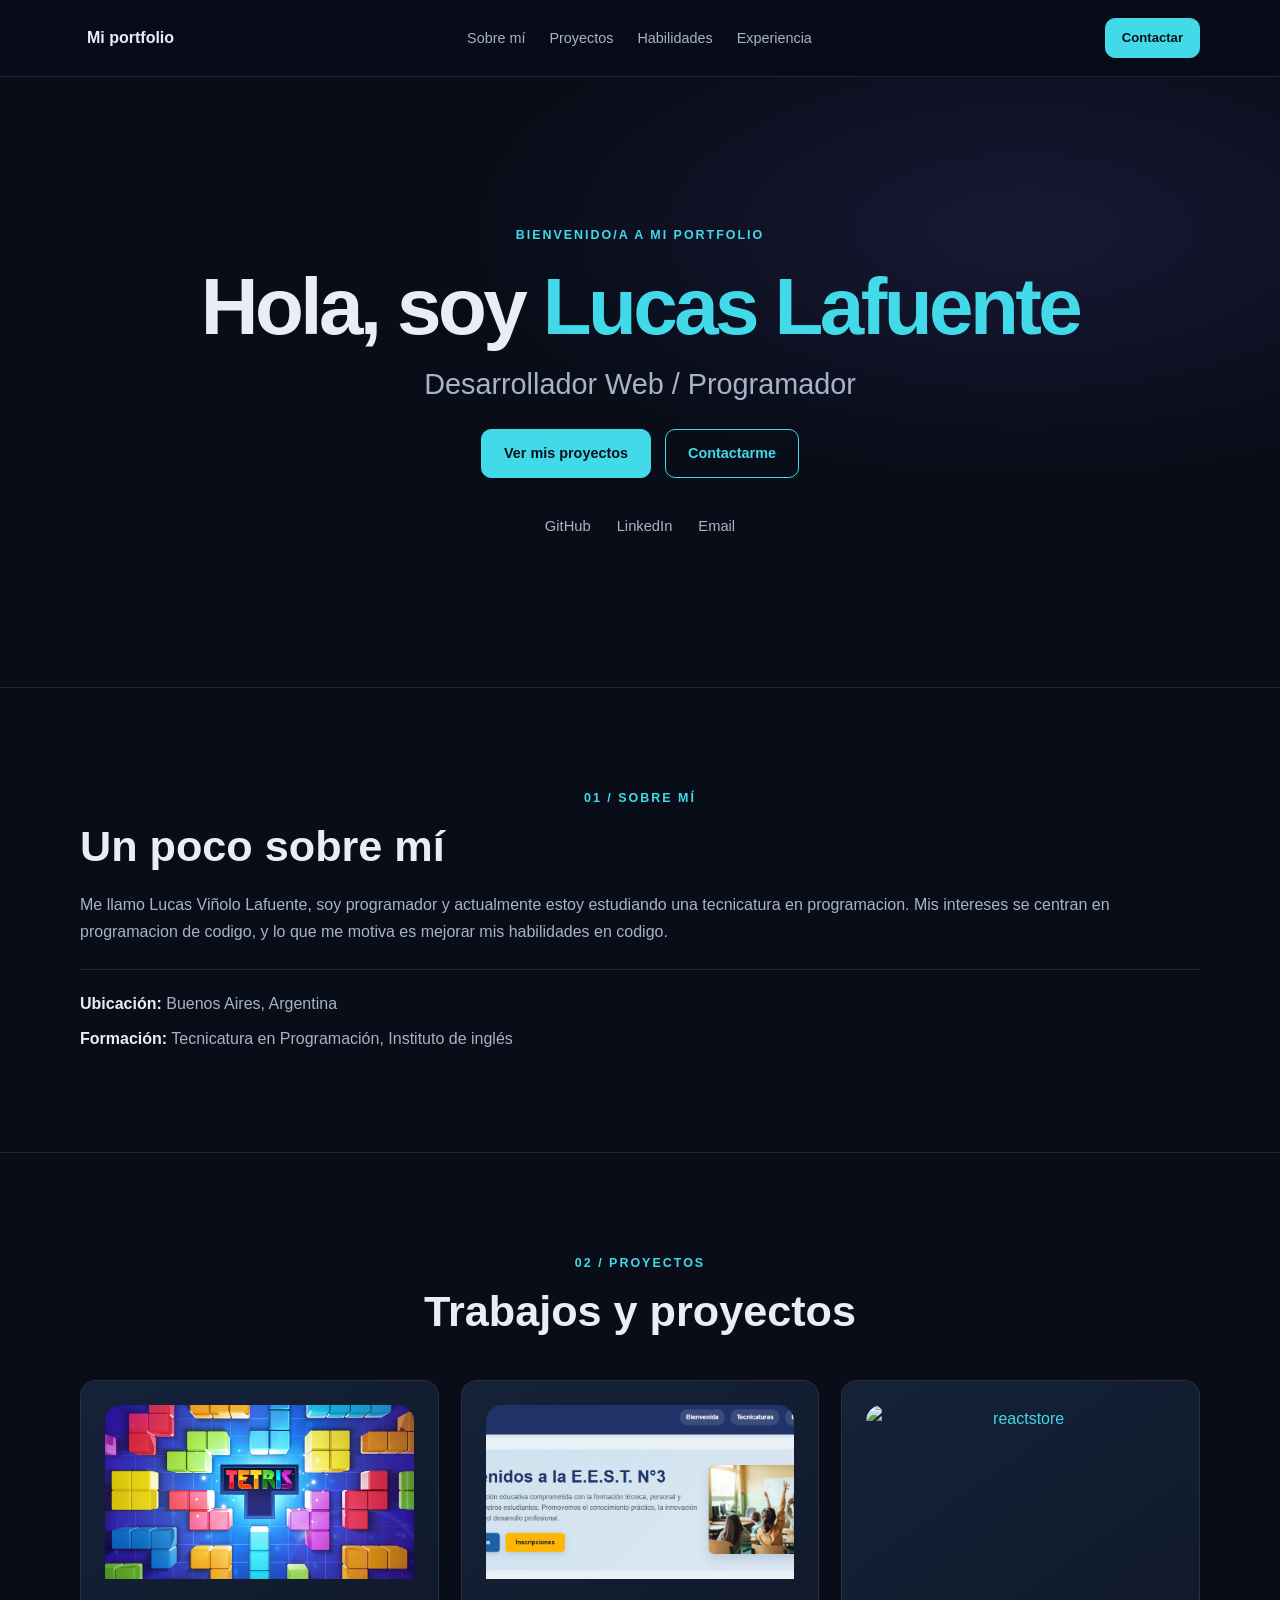
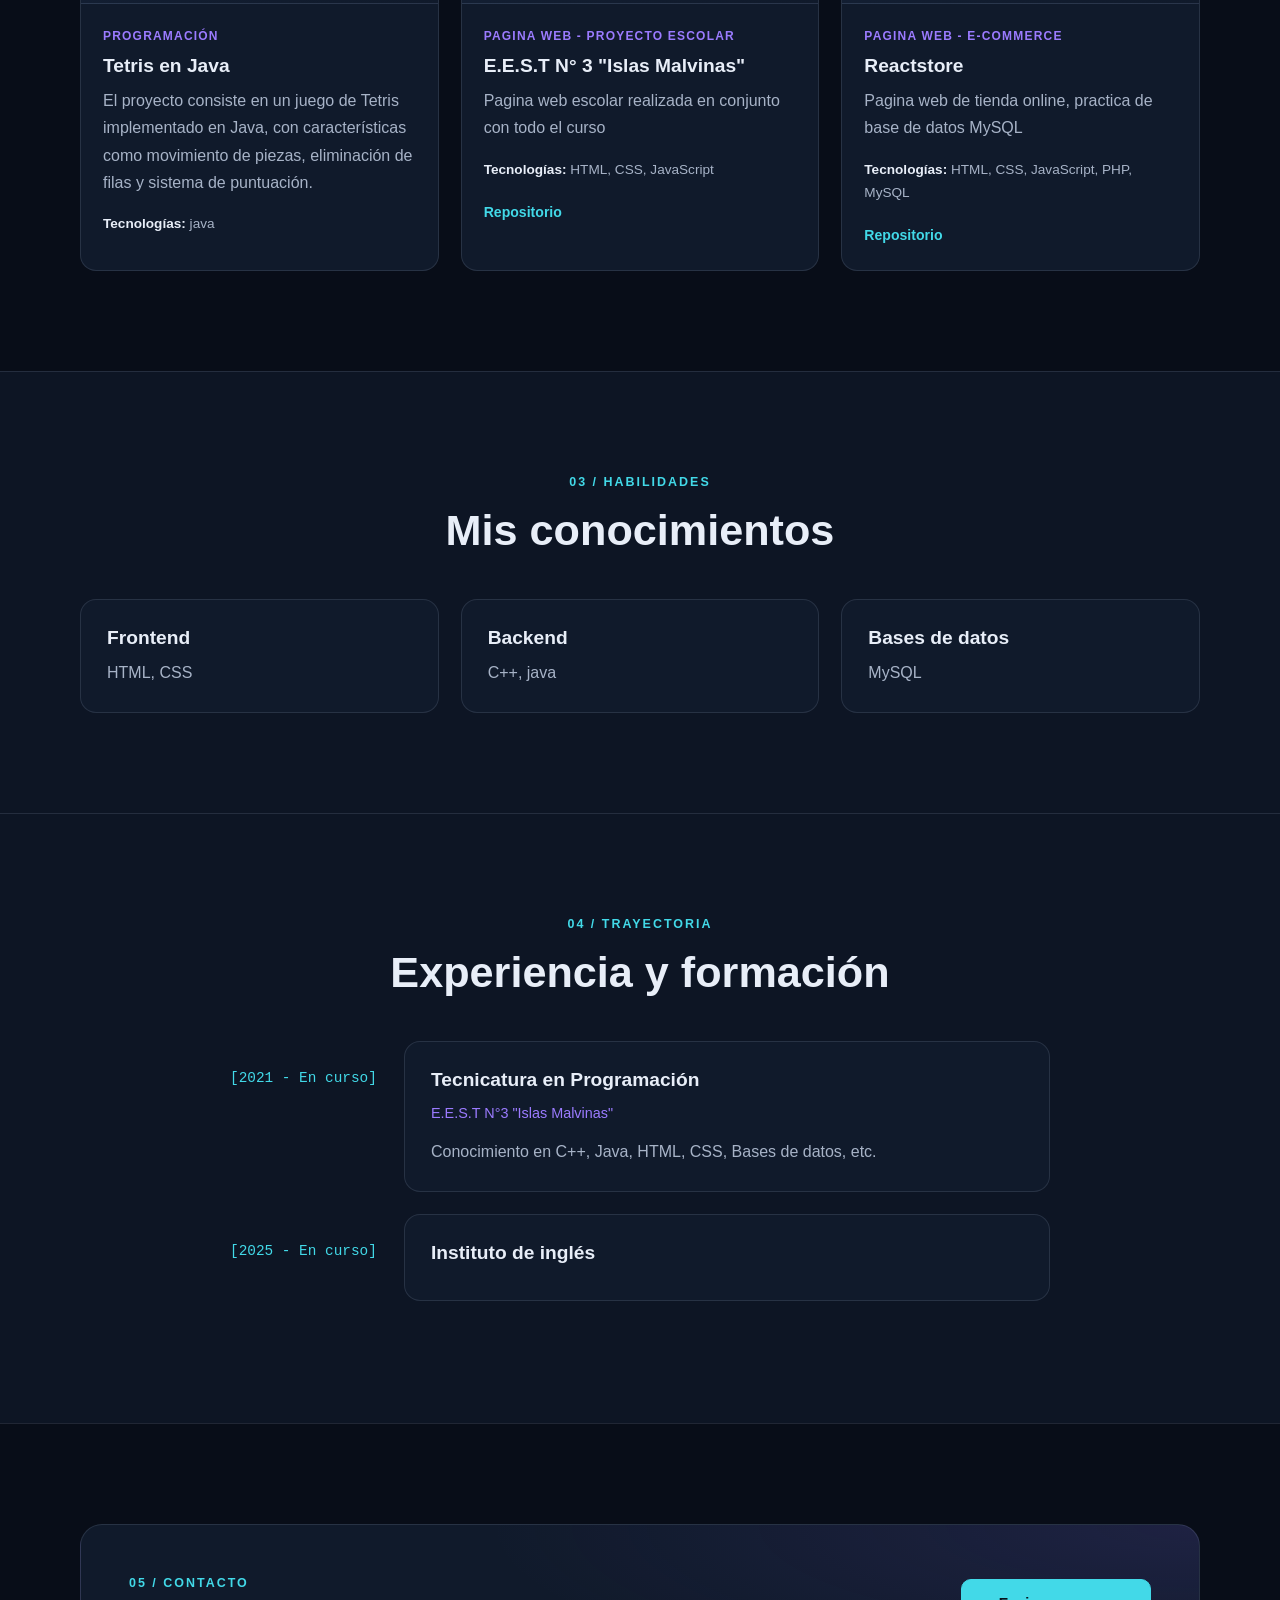
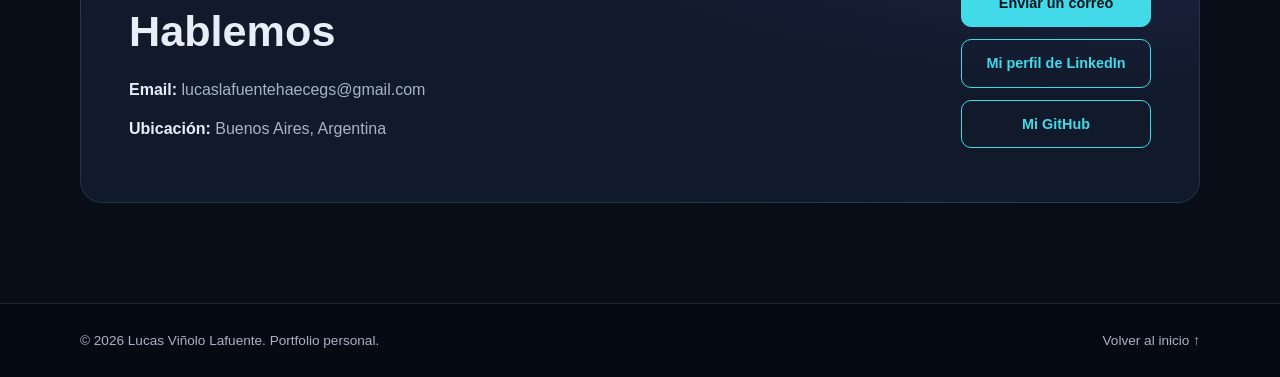
==== index.html @ 0224cc3e "Save4" ====
<!DOCTYPE html>
<html lang="es">

<head>
    <meta charset="UTF-8">
    <meta name="viewport" content="width=device-width, initial-scale=1.0">
    <meta name="description" content="Portfolio personal: presentación, habilidades, proyectos y contacto.">
    <title>Mi portafolio</title>
    <link rel="stylesheet" href="style.css">
</head>

<body>
    <header class="site-header">
        <div class="container header-content">
            <a class="logo" href="#inicio" aria-label="Ir al inicio"><span>Mi portfolio</span></a>

            <details class="mobile-navigation">
                <summary aria-label="Abrir menú de navegación">☰</summary>
                <nav class="mobile-menu" aria-label="Navegación móvil">
                    <a href="#sobre-mi">Sobre mí</a>
                    <a href="#proyectos">Proyectos</a>
                    <a href="#habilidades">Habilidades</a>
                    <a href="#experiencia">Experiencia</a>
                    <a href="#contacto">Contacto</a>
                </nav>
            </details>

            <nav class="desktop-navigation" aria-label="Navegación principal">
                <a href="#sobre-mi">Sobre mí</a>
                <a href="#proyectos">Proyectos</a>
                <a href="#habilidades">Habilidades</a>
                <a href="#experiencia">Experiencia</a>
            </nav>
            <a class="button button-small header-contact" href="#contacto">Contactar</a>
        </div>
    </header>

    <main>
        <section class="hero section" id="inicio">
            <div class="container hero-content">
                <p class="eyebrow">BIENVENIDO/A A MI PORTFOLIO</p>
                <h1>Hola, soy <span class="accent">Lucas Lafuente</span></h1>
                <h2>Desarrollador Web / Programador</h2>
                <div class="hero-actions">
                    <a class="button" href="#proyectos">Ver mis proyectos</a>
                    <a class="button button-outline" href="#contacto">Contactarme</a>
                </div>
                <div class="social-links">
                    <a href="https://github.com/Luketi308" aria-label="GitHub" target="_blank"
                        rel="noopener noreferrer">GitHub</a>
                    <a href="https://www.linkedin.com/in/lucas-lafuente-vi%C3%B1olo-40a7aa447/" aria-label="LinkedIn"
                        target="_blank" rel="noopener noreferrer">LinkedIn</a>
                    <a href="mailto:lucaslafuentehaecegs@gmail.com" aria-label="Correo electrónico">Email</a>
                </div>
            </div>
        </section>

        <section class="section" id="sobre-mi">
            <div class="container about-grid">
                <div class="section-content">
                    <center>
                        <p class="eyebrow">01 / SOBRE MÍ</p>
                    </center>
                    
                    <h2>Un poco sobre mí</h2>
                    <p>Me llamo Lucas Viñolo Lafuente, soy programador y actualmente estoy estudiando una tecnicatura en programacion. Mis intereses se centran en programacion de codigo, y lo que me motiva es mejorar mis habilidades en codigo.</p>
                    <div class="info-list">
                        <p><strong>Ubicación:</strong> Buenos Aires, Argentina</p>
                        <p><strong>Formación:</strong> Tecnicatura en Programación, Instituto de inglés</p>
                    </div>
                </div>
            </div>
        </section>

        <section class="section" id="proyectos">
            <div class="container">
                <div class="section-heading">
                    <p class="eyebrow">02 / PROYECTOS</p>
                    <h2>Trabajos y proyectos</h2>
                </div>
                <div class="cards-grid project-grid">
                    <article class="card project-card">
                        <a href="https://github.com/Luketi308/Tetris.git" target="_blank" rel="noopener noreferrer">
                            <div class="project-image-placeholder">
                                <img src="img/Tetris.avif" alt="Tetris">
                            </div>
                            <div class="project-content">
                                <p class="card-category">Programación</p>
                                <h3>Tetris en Java</h3>
                                <p>El proyecto consiste en un juego de Tetris implementado en Java, con características
                                    como
                                    movimiento de piezas, eliminación de filas y sistema de puntuación.</p>
                                <p class="technology-list"><strong>Tecnologías:</strong> java</p>
                            </div>
                        </a>
                    </article>

                    <article class="card project-card">
                        <a href="https://nitram-2921.github.io/Proyecto-islas/" target="_blank"
                            rel="noopener noreferrer">
                            <div class="project-image-placeholder">
                                <img src="img/islas.png" alt="Proyecto Islas">
                            </div>
                            <div class="project-content">
                                <p class="card-category">Pagina web - Proyecto escolar</p>
                                <h3>E.E.S.T N° 3 "Islas Malvinas"</h3>
                                <p>Pagina web escolar realizada en conjunto con todo el curso</p>
                                <p class="technology-list"><strong>Tecnologías:</strong> HTML, CSS, JavaScript</p>
                                <div class="card-links">
                                    <a href="https://github.com/Nitram-2921/Proyecto-islas.git" target="_blank"
                                        rel="noopener noreferrer">Repositorio</a>
                                </div>
                            </div>
                        </a>
                    </article>

                    <article class="card project-card">
                        <a href="https://reactstore.freepage.cc" target="_blank" rel="noopener noreferrer">
                            <div class="project-image-placeholder">
                                <img src="img/reactstore.png" alt="reactstore">
                            </div>
                            <div class="project-content">
                                <p class="card-category">Pagina web - E-commerce</p>
                                <h3>Reactstore</h3>
                                <p>Pagina web de tienda online, practica de base de datos MySQL</p>
                                <p class="technology-list"><strong>Tecnologías:</strong> HTML, CSS, JavaScript, PHP,
                                    MySQL
                                </p>
                                <div class="card-links">
                                    <a href="https://github.com/Al-exan-der/Reactstore.git" target="_blank"
                                        rel="noopener noreferrer">Repositorio</a>
                                </div>
                            </div>
                        </a>
                    </article>
                </div>
            </div>
        </section>

        

        <section class="section section-alt" id="habilidades">
            <div class="container">
                <div class="section-heading">
                    <p class="eyebrow">03 / HABILIDADES</p>
                    <h2>Mis conocimientos</h2>
                </div>
                <div class="cards-flex skills-grid">
                    <article class="card skill-card">
                        <h3>Frontend</h3>
                        <p>HTML, CSS</p>
                    </article>
                    <article class="card skill-card">
                        <h3>Backend</h3>
                        <p>C++, java</p>
                    </article>
                    <article class="card skill-card">
                        <h3>Bases de datos</h3>
                        <p>MySQL</p>
                    </article>
                </div>
            </div>
            </div>
        </section>



        <section class="section section-alt" id="experiencia">
            <div class="container">
                <div class="section-heading">
                    <p class="eyebrow">04 / TRAYECTORIA</p>
                    <h2>Experiencia y formación</h2>
                </div>
                <div class="timeline">
                    <article class="timeline-item">
                        <p class="timeline-date">[2021 - En curso]</p>
                        <div class="card timeline-card">
                            <h3>Tecnicatura en Programación</h3>
                            <p class="timeline-place">E.E.S.T N°3 "Islas Malvinas"</p>
                            <p>Conocimiento en C++, Java, HTML, CSS, Bases de datos, etc.</p>
                        </div>
                    </article>
                    <article class="timeline-item">
                        <p class="timeline-date">[2025 - En curso]</p>
                        <div class="card timeline-card">
                            <h3>Instituto de inglés</h3>
                        </div>
                    </article>
                </div>
            </div>
        </section>

        <section class="section" id="contacto">
            <div class="container contact-panel">
                <div class="contact-intro">
                    <p class="eyebrow">05 / CONTACTO</p>
                    <h2>Hablemos</h2>

                    <p><strong>Email:</strong> lucaslafuentehaecegs@gmail.com</p>
                    <p><strong>Ubicación:</strong> Buenos Aires, Argentina</p>
                </div>
                <div class="contact-links">
                    <a class="button" href="mailto:lucaslafuentehaecegs@gmail.com">Enviar un correo</a>
                    <a class="button button-outline"
                        href="https://www.linkedin.com/in/lucas-lafuente-vi%C3%B1olo-40a7aa447/">Mi perfil de
                        LinkedIn</a>
                    <a class="button button-outline" href="https://github.com/Luketi308">Mi GitHub</a>
                </div>
            </div>
        </section>
    </main>

    <footer class="site-footer">
        <div class="container footer-content">
            <p>© 2026 Lucas Viñolo Lafuente. Portfolio personal.</p>
            <a href="#inicio">Volver al inicio ↑</a>
        </div>
    </footer>
</body>

</html>
---- style.css ----
/* =========================
   ESTILOS GENERALES
   ========================= */
:root {
    --background: #080d18;
    --surface: #101a2b;
    --surface-light: #152238;
    --text: #e8eef8;
    --muted: #a7b3c7;
    --accent: #42d9e8;
    --accent-secondary: #9b7bff ;
    --border: rgba(190, 210, 240, 0.13);
    --max-width: 1120px;
}

* {
    box-sizing: border-box;
    margin: 0;
    padding: 0;
}

html {
    scroll-behavior: smooth;
    scroll-padding-top: 90px;
}

body {
    min-width: 320px;
    background: var(--background);
    color: var(--text);
    font-family: Arial, Helvetica, sans-serif;
    line-height: 1.7;
}

a {
    color: inherit;
    text-decoration: none;
}

p {
    color: var(--muted);
}

.container {
    width: min(var(--max-width), calc(100% - 40px));
    margin-inline: auto;
}

.section {
    padding: 100px 0;
}

main > .section + .section {
    border-top: 1px solid var(--border);
}

.section-alt {
    background: rgba(17, 28, 46, 0.55);
}

.accent {
    color: var(--accent);
}

.eyebrow {
    margin-bottom: 12px;
    color: var(--accent);
    font-size: 0.78rem;
    font-weight: 700;
    letter-spacing: 0.16em;
    text-transform: uppercase;
}

h1, h2, h3 {
    line-height: 1.2;
}

h2 {
    margin-bottom: 18px;
    font-size: clamp(2rem, 4vw, 2.7rem);
}

h3 {
    margin-bottom: 10px;
    font-size: 1.2rem;
}

/* =========================
   ENCABEZADO Y NAVEGACIÓN
   ========================= */
.site-header {
    position: sticky;
    z-index: 10;
    top: 0;
    background: rgba(8, 13, 24, 0.75);
    border-bottom: 1px solid var(--border);
    backdrop-filter: blur(14px);
}

.header-content {
    display: flex;
    min-height: 76px;
    align-items: center;
    justify-content: space-between;
    gap: 24px;
}

.logo {
    color: var(--accent);
    font-family: monospace;
    font-size: 1.25rem;
    font-weight: 700;
    white-space: nowrap;
}

.logo span {
    margin-left: 7px;
    color: var(--text);
    font-family: Arial, Helvetica, sans-serif;
    font-size: 1rem;
}

.desktop-navigation {
    display: flex;
    align-items: center;
    gap: 24px;
}

.desktop-navigation a,
.mobile-menu a {
    color: var(--muted);
    font-size: 0.9rem;
    transition: color 0.2s ease;
}

.desktop-navigation a:hover,
.mobile-menu a:hover,
.site-footer a:hover {
    color: var(--accent);
}

.mobile-navigation {
    display: none;
    position: relative;
}

.mobile-navigation summary {
    cursor: pointer;
    color: var(--accent);
    font-size: 1.6rem;
    list-style: none;
}

.mobile-navigation summary::-webkit-details-marker {
    display: none;
}

.mobile-menu {
    position: absolute;
    top: 48px;
    right: 0;
    display: grid;
    min-width: 190px;
    gap: 14px;
    padding: 20px;
    background: var(--surface);
    border: 1px solid var(--border);
    border-radius: 14px;
    box-shadow: 0 16px 40px rgba(0, 0, 0, 0.35);
}

/* =========================
   BOTONES
   ========================= */
.button {
    display: inline-flex;
    min-height: 46px;
    align-items: center;
    justify-content: center;
    padding: 11px 22px;
    border: 1px solid var(--accent);
    border-radius: 10px;
    background: var(--accent);
    color: #06121b;
    font-size: 0.9rem;
    font-weight: 700;
    transition: transform 0.2s ease, background 0.2s ease;
}

.button:hover {
    transform: translateY(-2px);
    background: #75eaf2;
}

.button-small {
    min-height: 38px;
    padding: 8px 16px;
    font-size: 0.82rem;
}

.button-outline {
    background: transparent;
    color: var(--accent);
}

.button-outline:hover {
    background: rgba(66, 217, 232, 0.1);
    color: var(--accent);
}

/* =========================
   PORTADA
   ========================= */
.hero {
    display: flex;
    min-height: 610px;
    align-items: center;
    background: radial-gradient(ellipse at 80% 25%, rgba(111, 80, 200, 0.16), transparent 38%);
}

.hero-content {
    text-align: center;
}

.hero h1 {
    margin-bottom: 12px;
    font-size: clamp(2.7rem, 7vw, 5rem);
    letter-spacing: -0.045em;
}

.hero h2 {
    margin-bottom: 18px;
    color: var(--muted);
    font-size: clamp(1.2rem, 3vw, 1.8rem);
    font-weight: 400;
}

.hero-actions,
.social-links {
    display: flex;
    flex-wrap: wrap;
    align-items: center;
    justify-content: center;
    gap: 14px;
    margin-top: 28px;
}

.social-links {
    gap: 26px;
    margin-top: 36px;
}

.social-links a {
    color: var(--muted);
    font-size: 0.92rem;
}

.social-links a:hover {
    color: var(--accent);
}

/* =========================
   SOBRE MÍ
   ========================= */
.about-grid {
    display: flex;
    grid-template-columns: 0.85fr 1.15fr;
    align-items: center;
    gap: 64px;
}

.profile-placeholder,
.project-image-placeholder {
    display: flex;
    min-height: 330px;
    align-items: center;
    justify-content: center;
    flex-direction: column;
    padding: 24px;
    border: 1px dashed rgba(66, 217, 232, 0.45);
    border-radius: 20px;
    background: linear-gradient(145deg, var(--surface-light), var(--surface));
    color: var(--accent);
    text-align: center;
}

.profile-placeholder {
    position: relative;
    overflow: hidden;
    min-height: 390px;
}

.profile-placeholder img {
    position: absolute;
    inset: 0;
    width: 100%;
    height: 100%;
    object-fit: cover;
}

.profile-placeholder small {
    margin-top: 8px;
    color: var(--muted);
}

.section-content > p:not(.eyebrow) {
    margin-bottom: 14px;
}

.info-list {
    display: grid;
    gap: 7px;
    margin-top: 24px;
    padding-top: 20px;
    border-top: 1px solid var(--border);
}

.info-list strong,
.contact-intro strong {
    color: var(--text);
}

/* =========================
   TÍTULOS Y TARJETAS
   ========================= */
.section-heading {
    max-width: 700px;
    margin: 0 auto 42px;
    text-align: center;
}

.section-heading > p:last-child {
    margin-top: 8px;
}
.cards-grid {
    display: grid;
    grid-template-columns: repeat(3, minmax(0, 1fr));
    align-items: stretch;
    gap: 22px;
}
.cards-flex {
    display: flex;
    align-items: stretch;
    justify-content: space-between;
    gap: 22px;
}

.skills-grid {
    display: grid;
    grid-template-columns: repeat(3, minmax(0, 1fr));
}

.card {
    padding: 26px;
    border: 1px solid var(--border);
    border-radius: 16px;
    background: var(--surface);
    transition: border-color 0.2s ease, transform 0.2s ease;
}

.card:hover {
    transform: translateY(-4px);
    border-color: rgba(66, 217, 232, 0.45);
}
.skill-card  {
    width: 100%;
}

.skill-card h3,
.project-card h3,
.timeline-card h3 {
    color: var(--text);
}

/* =========================
   PROYECTOS
   ========================= */
.project-grid {
    grid-template-columns: repeat(3, minmax(0, 1fr));
    align-items: stretch;
}

.project-card {
    overflow: hidden;
    padding: 0;
    border-radius: 16px;
}

.project-image-placeholder {
    position: relative;
    overflow: hidden;
    aspect-ratio: 1.6 / 1;
    min-height: 110px;
    border: 0;
    border-bottom: 1px solid var(--border);
    border-radius: 16px 16px 0 0;
}

.project-image-placeholder img {
    display: block;
    width: 100%;
    height: 100%;
    object-fit: cover;
    border-radius: 16px 16px 0 0;
}

.project-content {
    padding: 22px;
}

.card-category {
    margin-bottom: 8px;
    color: var(--accent-secondary);
    font-size: 0.75rem;
    font-weight: 700;
    letter-spacing: 0.1em;
    text-transform: uppercase;
}

.technology-list {
    margin-top: 16px;
    font-size: 0.85rem;
}

.technology-list strong {
    color: var(--text);
}

.card-links {
    display: flex;
    flex-wrap: wrap;
    margin-top: 20px;
}

.card-links a {
    color: var(--accent);
    font-size: 0.88rem;
    font-weight: 700;
}

.card-links a:hover {
    text-decoration: underline;
}

/* =========================
   EXPERIENCIA / FORMACIÓN
   ========================= */
.timeline {
    max-width: 820px;
    margin: 0 auto;
}

.timeline-item {
    display: grid;
    grid-template-columns: 150px 1fr;
    gap: 24px;
    margin-bottom: 22px;
}

.timeline-date {
    padding-top: 25px;
    color: var(--accent);
    font-family: monospace;
    font-size: 0.9rem;
}

.timeline-place {
    margin-bottom: 12px;
    color: var(--accent-secondary);
    font-size: 0.9rem;
}

/* =========================
   CONTACTO Y PIE DE PÁGINA
   ========================= */
.contact-panel {
    display: flex;
    align-items: center;
    justify-content: space-between;
    gap: 40px;
    padding: 48px;
    border: 1px solid var(--border);
    border-radius: 22px;
    background:
        radial-gradient(ellipse at 100% 0%, rgba(111, 80, 200, 0.15), transparent 45%),
        var(--surface);
}

.contact-intro {
    max-width: 600px;
}

.contact-intro > p:not(.eyebrow) {
    margin-bottom: 12px;
}

.contact-links {
    display: grid;
    min-width: 190px;
    gap: 12px;
}

.site-footer {
    padding: 25px 0;
    border-top: 1px solid var(--border);
    background: #060a12;
}

.footer-content {
    display: flex;
    align-items: center;
    justify-content: space-between;
    gap: 20px;
    font-size: 0.85rem;
}

.site-footer a {
    color: var(--muted);
}

/* =========================
   DISEÑO RESPONSIVE
   ========================= */
@media (max-width: 900px) {
    .desktop-navigation {
        gap: 14px;
    }

    .project-grid {
        grid-template-columns: repeat(2, minmax(0, 1fr));
    }

    .skills-grid {
        grid-template-columns: repeat(2, minmax(0, 1fr));
    }

    .about-grid {
        gap: 36px;
    }

    .contact-panel {
        align-items: flex-start;
        flex-direction: column;
    }

    .contact-links {
        display: flex;
        flex-wrap: wrap;
    }
}

@media (max-width: 680px) {
    .section {
        padding: 72px 0;
    }

    .header-content {
        min-height: 68px;
    }

    .desktop-navigation,
    .header-contact {
        display: none;
    }

    .mobile-navigation {
        display: block;
    }

    .hero {
        min-height: 560px;
    }

    .hero-actions {
        flex-direction: column;
    }

    .hero-actions .button {
        width: min(100%, 280px);
    }

    .about-grid,
    .cards-grid,
    .project-grid {
        grid-template-columns: 1fr;
    }

    .skills-grid {
        grid-template-columns: 1fr;
    }

    .profile-placeholder {
        min-height: 280px;
    }

    .timeline-item {
        grid-template-columns: 1fr;
        gap: 8px;
    }

    .timeline-date {
        padding-top: 0;
    }

    .contact-panel {
        padding: 28px 22px;
    }

    .contact-links {
        align-items: stretch;
        flex-direction: column;
        width: 100%;
    }

    .footer-content {
        align-items: flex-start;
        flex-direction: column;
    }
}
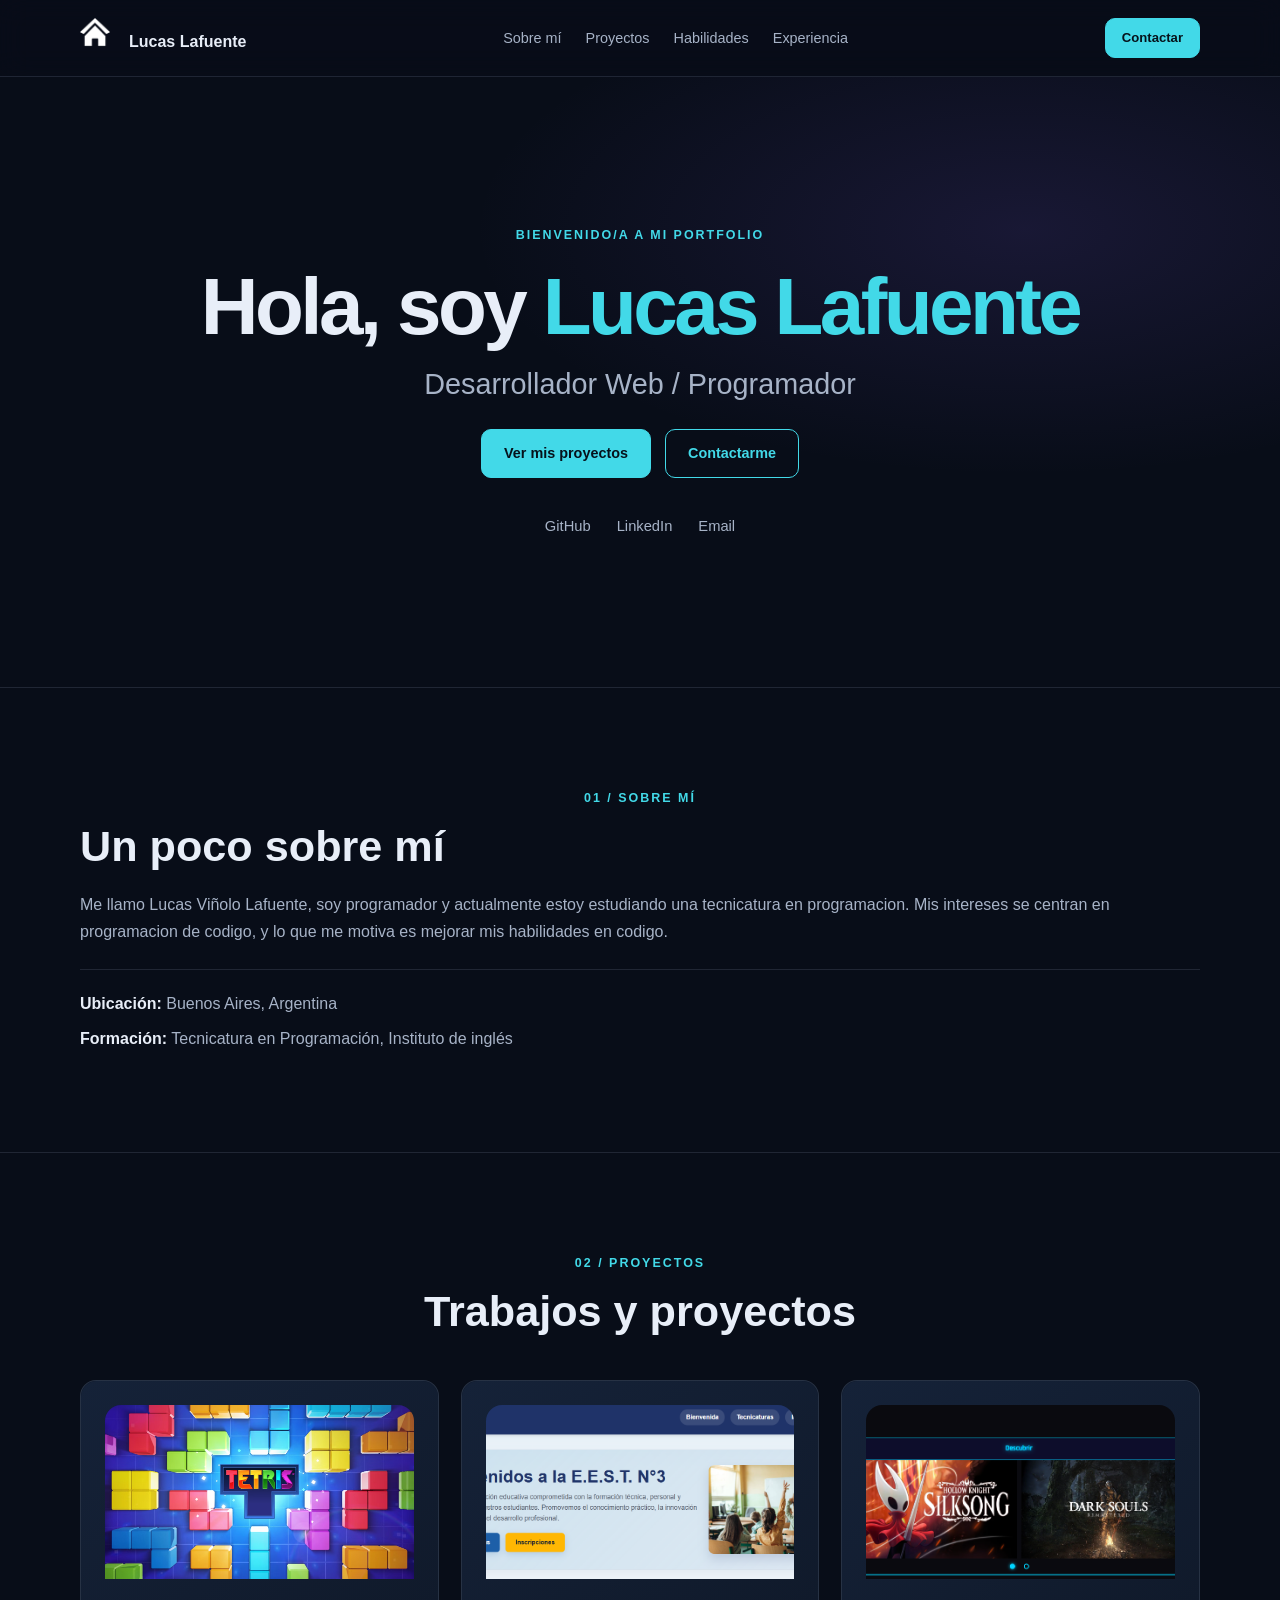
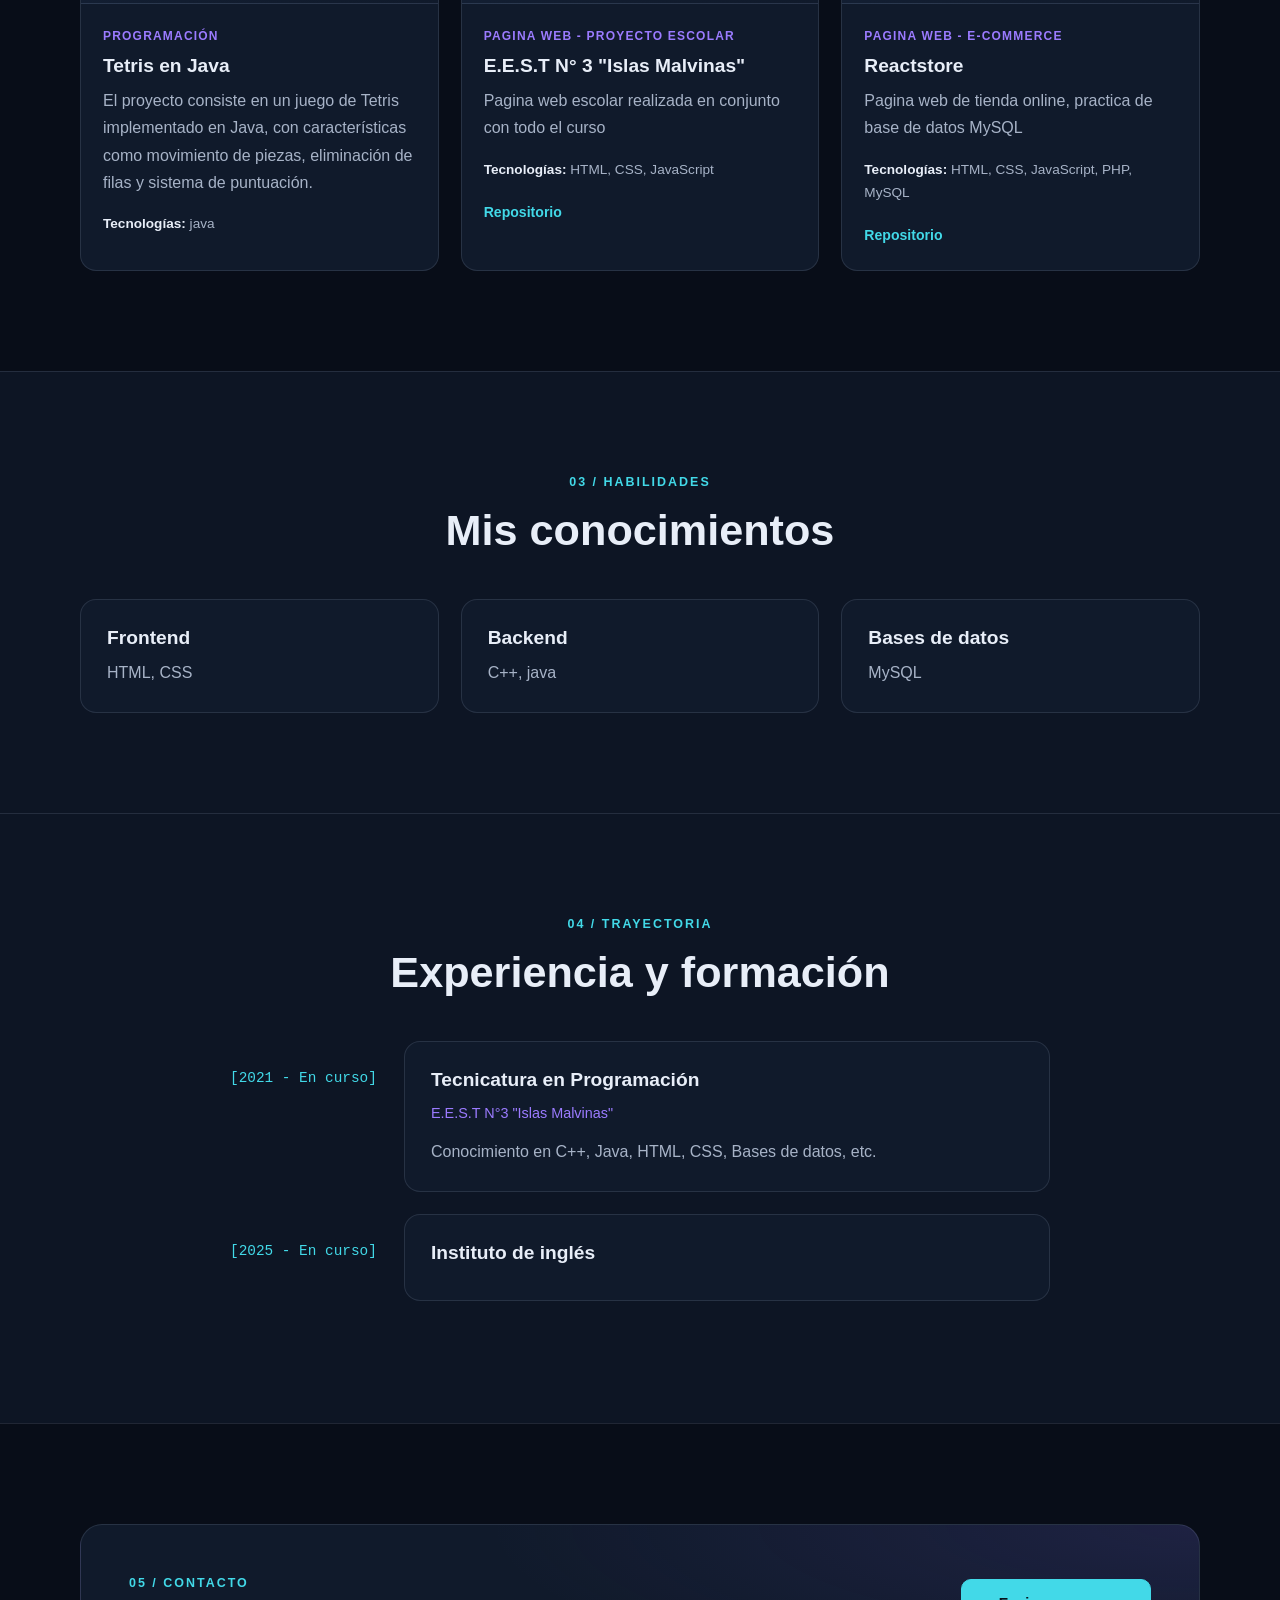
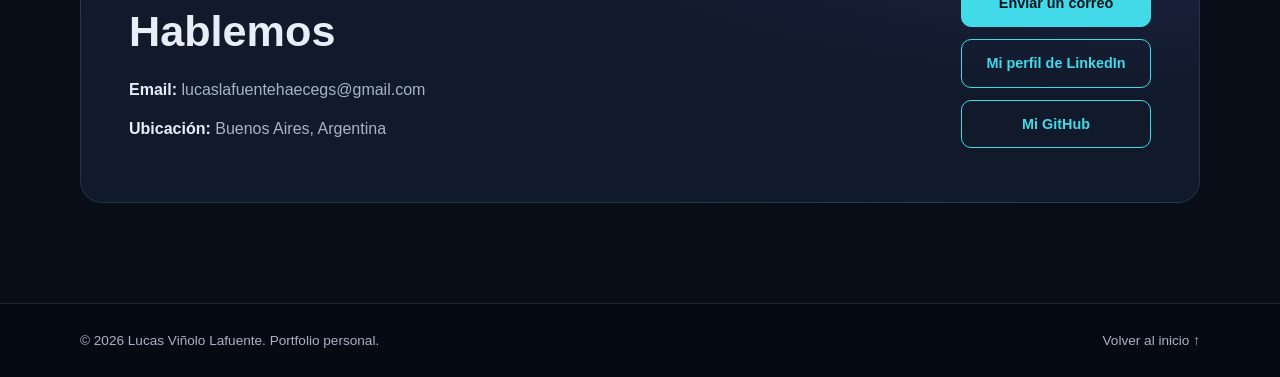
==== commit 51df4c58: "Save5" ====
--- a/index.html
+++ b/index.html
@@ -5,14 +5,18 @@
     <meta charset="UTF-8">
     <meta name="viewport" content="width=device-width, initial-scale=1.0">
     <meta name="description" content="Portfolio personal: presentación, habilidades, proyectos y contacto.">
-    <title>Mi portafolio</title>
+    <title> Mi portafolio</title>
+    <link rel="icon" type="image/png" href="img/portafolio.png">
     <link rel="stylesheet" href="style.css">
 </head>
 
 <body>
     <header class="site-header">
         <div class="container header-content">
-            <a class="logo" href="#inicio" aria-label="Ir al inicio"><span>Mi portfolio</span></a>
+            <a class="logo" href="#inicio" aria-label="Ir al inicio">
+                <img src="img/home.webp" alt="Logo de Lucas Lafuente">
+                <span>Lucas Lafuente</span>
+            </a>
 
             <details class="mobile-navigation">
                 <summary aria-label="Abrir menú de navegación">☰</summary>
@@ -117,7 +121,7 @@
                     <article class="card project-card">
                         <a href="https://reactstore.freepage.cc" target="_blank" rel="noopener noreferrer">
                             <div class="project-image-placeholder">
-                                <img src="img/reactstore.png" alt="reactstore">
+                                <img src="img/Reactstore.png" alt="reactstore">
                             </div>
                             <div class="project-content">
                                 <p class="card-category">Pagina web - E-commerce</p>
--- a/style.css
+++ b/style.css
@@ -119,7 +119,10 @@
     font-family: Arial, Helvetica, sans-serif;
     font-size: 1rem;
 }
-
+.logo img {
+    width: 30px;
+    height: 30px;
+}
 .desktop-navigation {
     display: flex;
     align-items: center;
@@ -364,6 +367,12 @@
 }
 .skill-card  {
     width: 100%;
+    transition: none;
+}
+
+.skill-card:hover {
+    transform: none;
+    border-color: var(--border);
 }
 
 .skill-card h3,
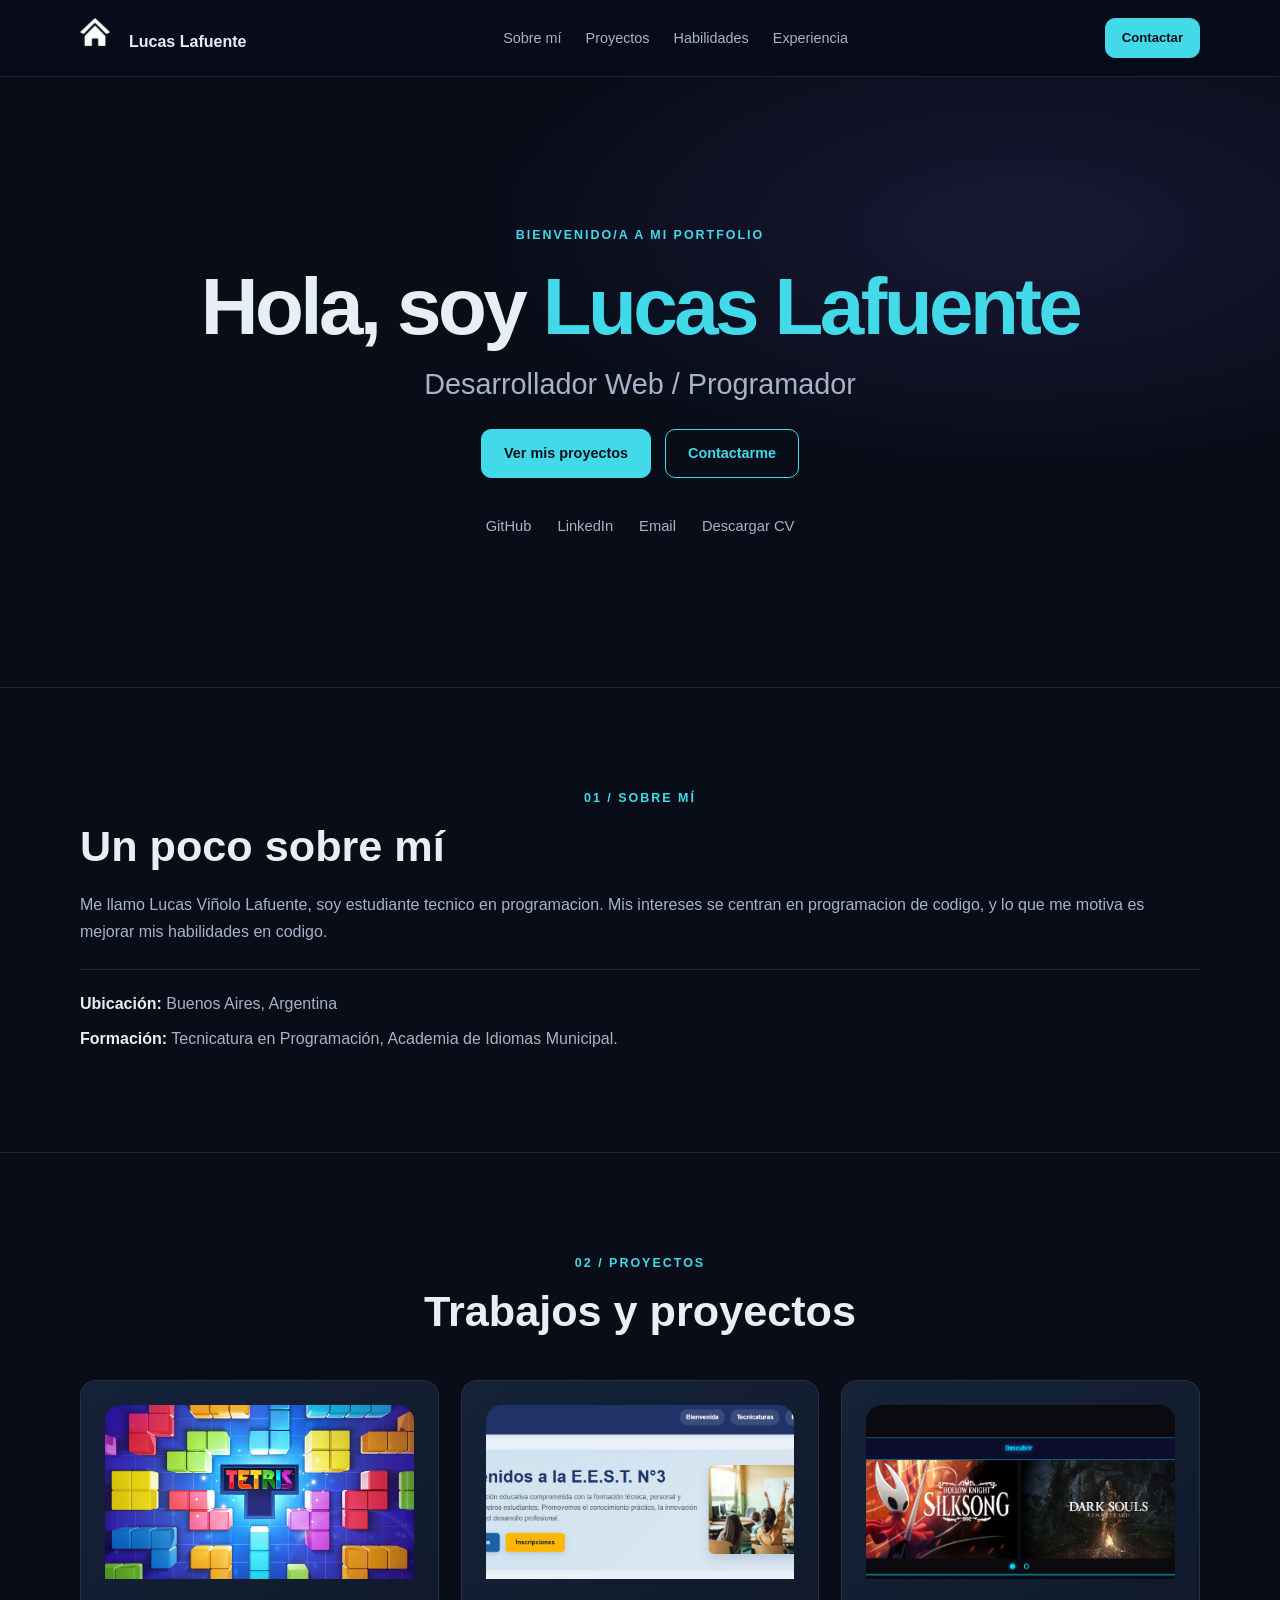
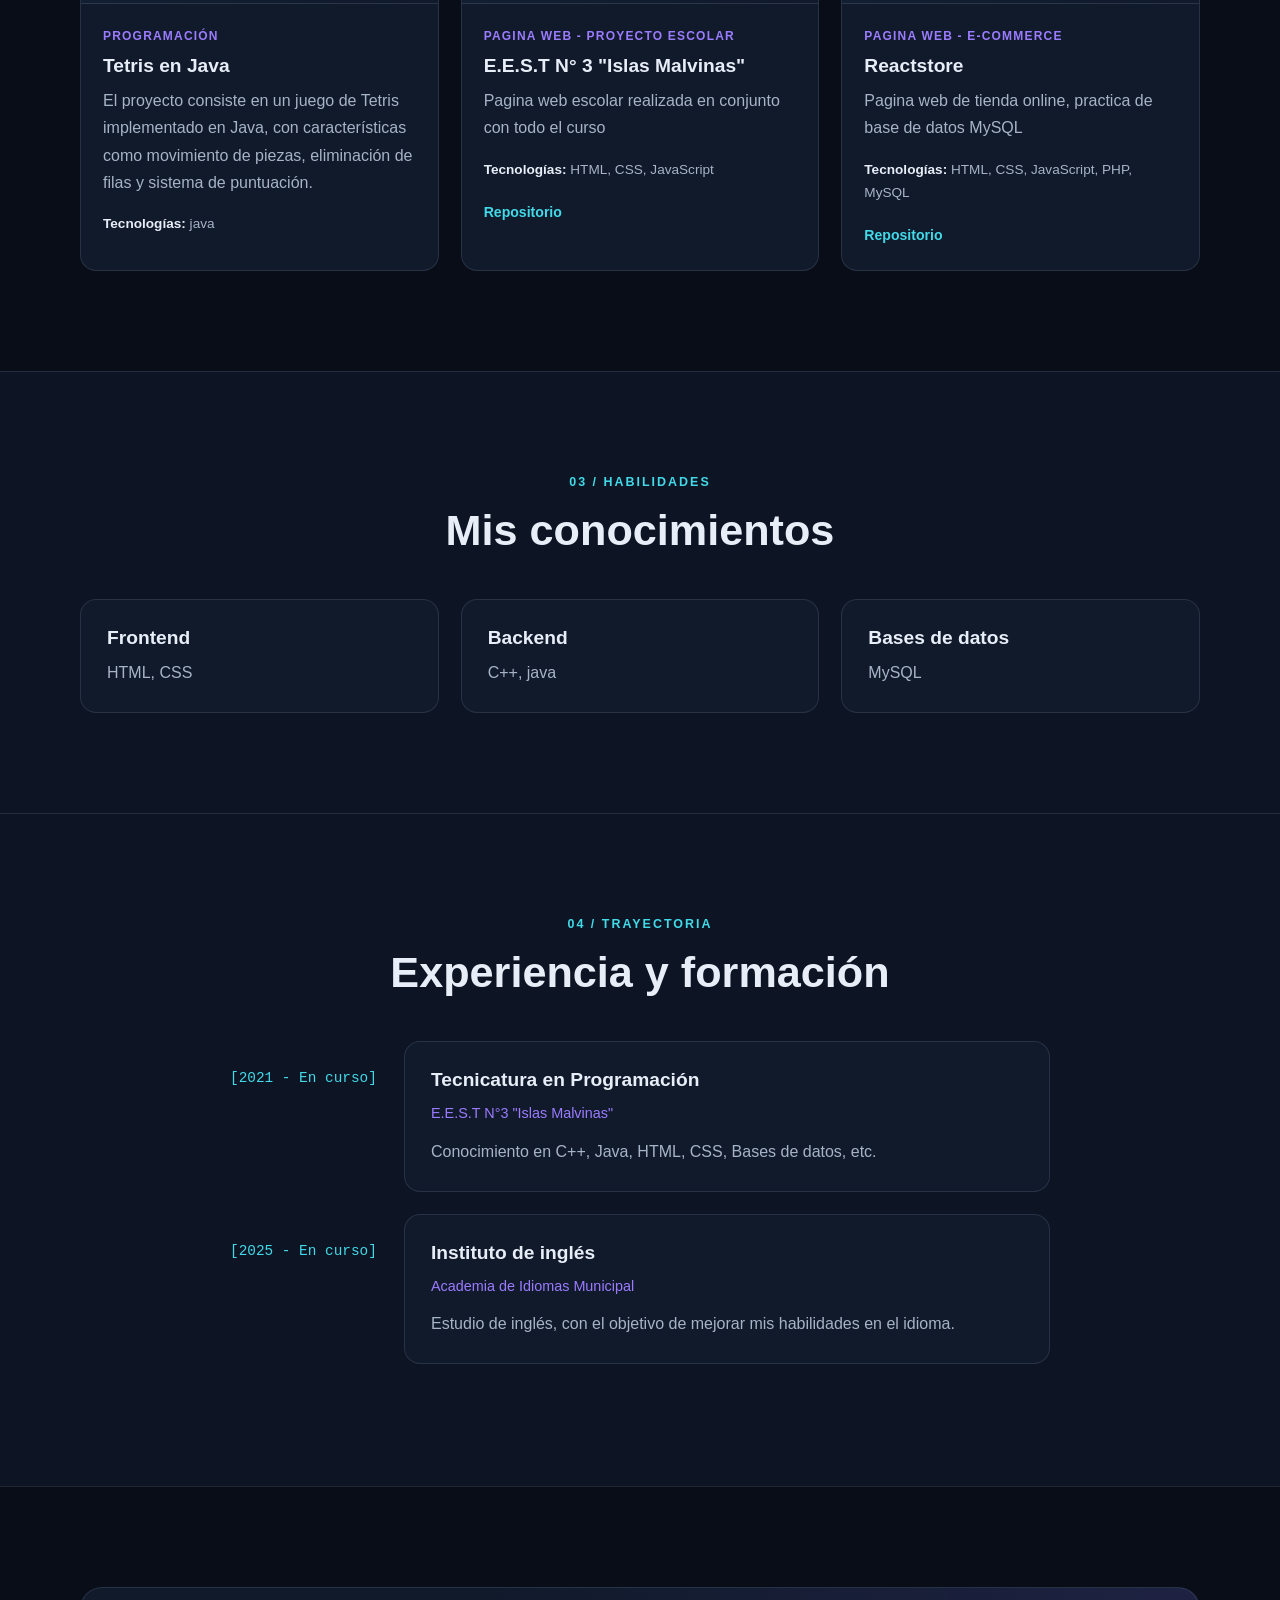
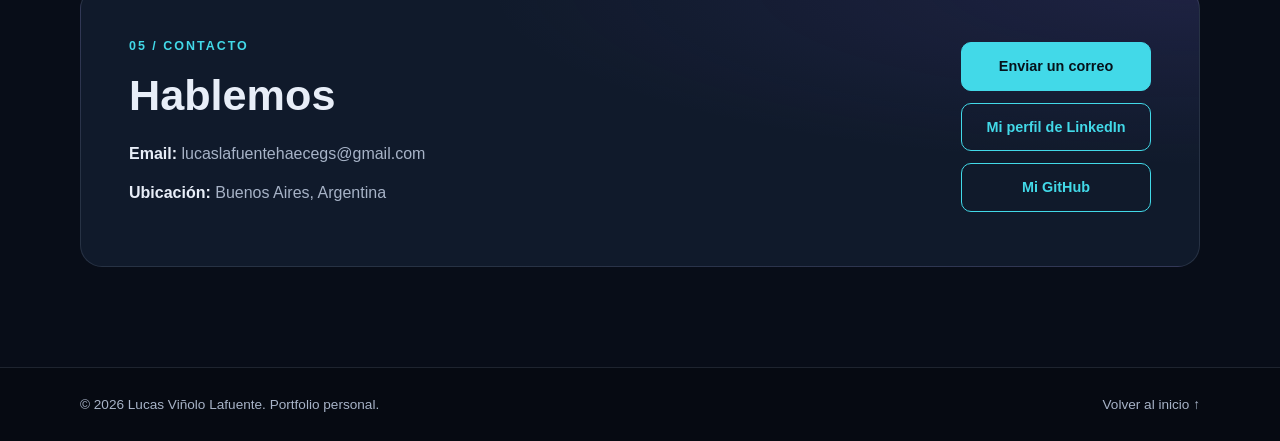
==== commit ae089052: "Save6" ====
--- a/index.html
+++ b/index.html
@@ -55,6 +55,7 @@
                     <a href="https://www.linkedin.com/in/lucas-lafuente-vi%C3%B1olo-40a7aa447/" aria-label="LinkedIn"
                         target="_blank" rel="noopener noreferrer">LinkedIn</a>
                     <a href="mailto:lucaslafuentehaecegs@gmail.com" aria-label="Correo electrónico">Email</a>
+                    <a href="CV_Lucas_Lafuente.pdf" download="CV_Lucas_Lafuente.pdf" aria-label="Descargar CV" target="_blank" rel="noopener noreferrer">  Descargar CV</a>
                 </div>
             </div>
         </section>
@@ -67,10 +68,10 @@
                     </center>
                     
                     <h2>Un poco sobre mí</h2>
-                    <p>Me llamo Lucas Viñolo Lafuente, soy programador y actualmente estoy estudiando una tecnicatura en programacion. Mis intereses se centran en programacion de codigo, y lo que me motiva es mejorar mis habilidades en codigo.</p>
+                    <p>Me llamo Lucas Viñolo Lafuente, soy estudiante tecnico en programacion. Mis intereses se centran en programacion de codigo, y lo que me motiva es mejorar mis habilidades en codigo.</p>
                     <div class="info-list">
                         <p><strong>Ubicación:</strong> Buenos Aires, Argentina</p>
-                        <p><strong>Formación:</strong> Tecnicatura en Programación, Instituto de inglés</p>
+                        <p><strong>Formación:</strong> Tecnicatura en Programación, Academia de Idiomas Municipal.</p>
                     </div>
                 </div>
             </div>
@@ -188,6 +189,8 @@
                         <p class="timeline-date">[2025 - En curso]</p>
                         <div class="card timeline-card">
                             <h3>Instituto de inglés</h3>
+                            <p class="timeline-place">Academia de Idiomas Municipal</p>
+                            <p>Estudio de inglés, con el objetivo de mejorar mis habilidades en el idioma.</p>
                         </div>
                     </article>
                 </div>
--- a/style.css
+++ b/style.css
@@ -375,6 +375,15 @@
     border-color: var(--border);
 }
 
+.timeline-card {
+    transition: none;
+}
+
+.timeline-card:hover {
+    transform: none;
+    border-color: var(--border);
+}
+
 .skill-card h3,
 .project-card h3,
 .timeline-card h3 {
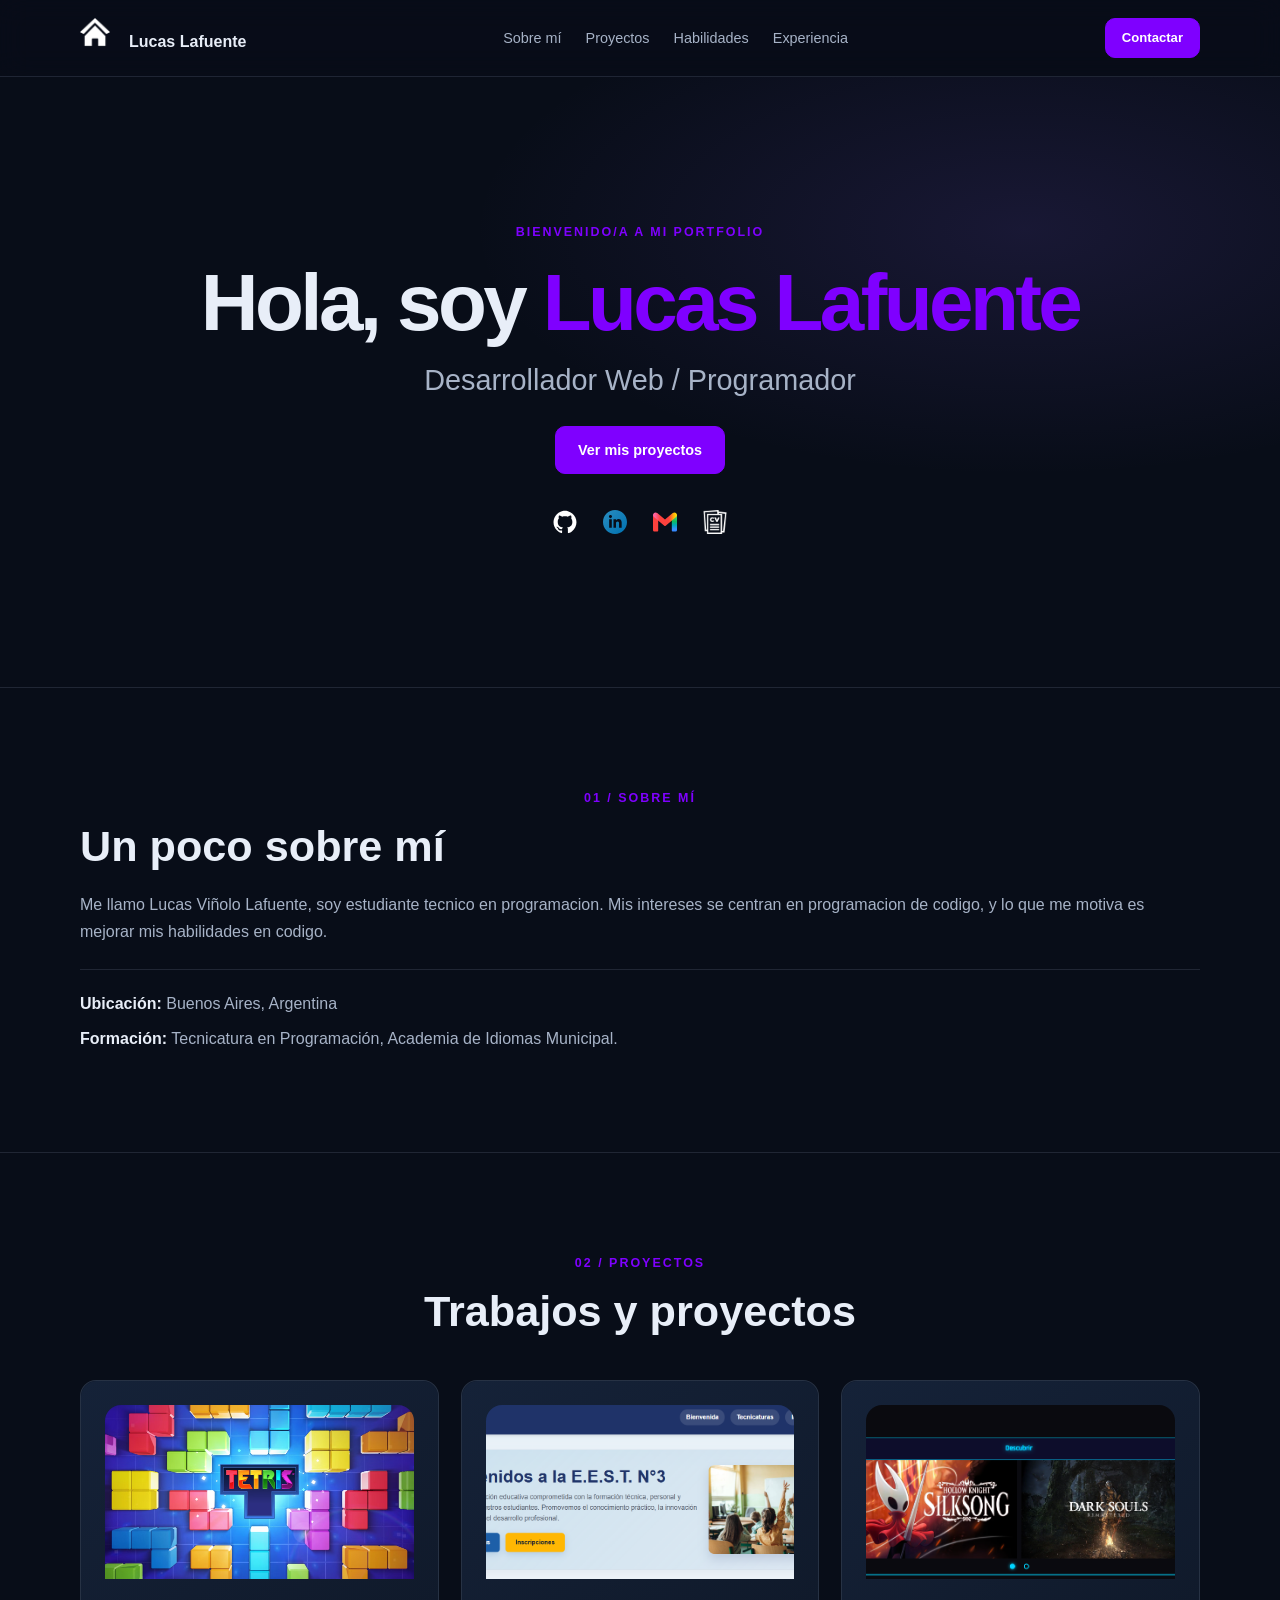
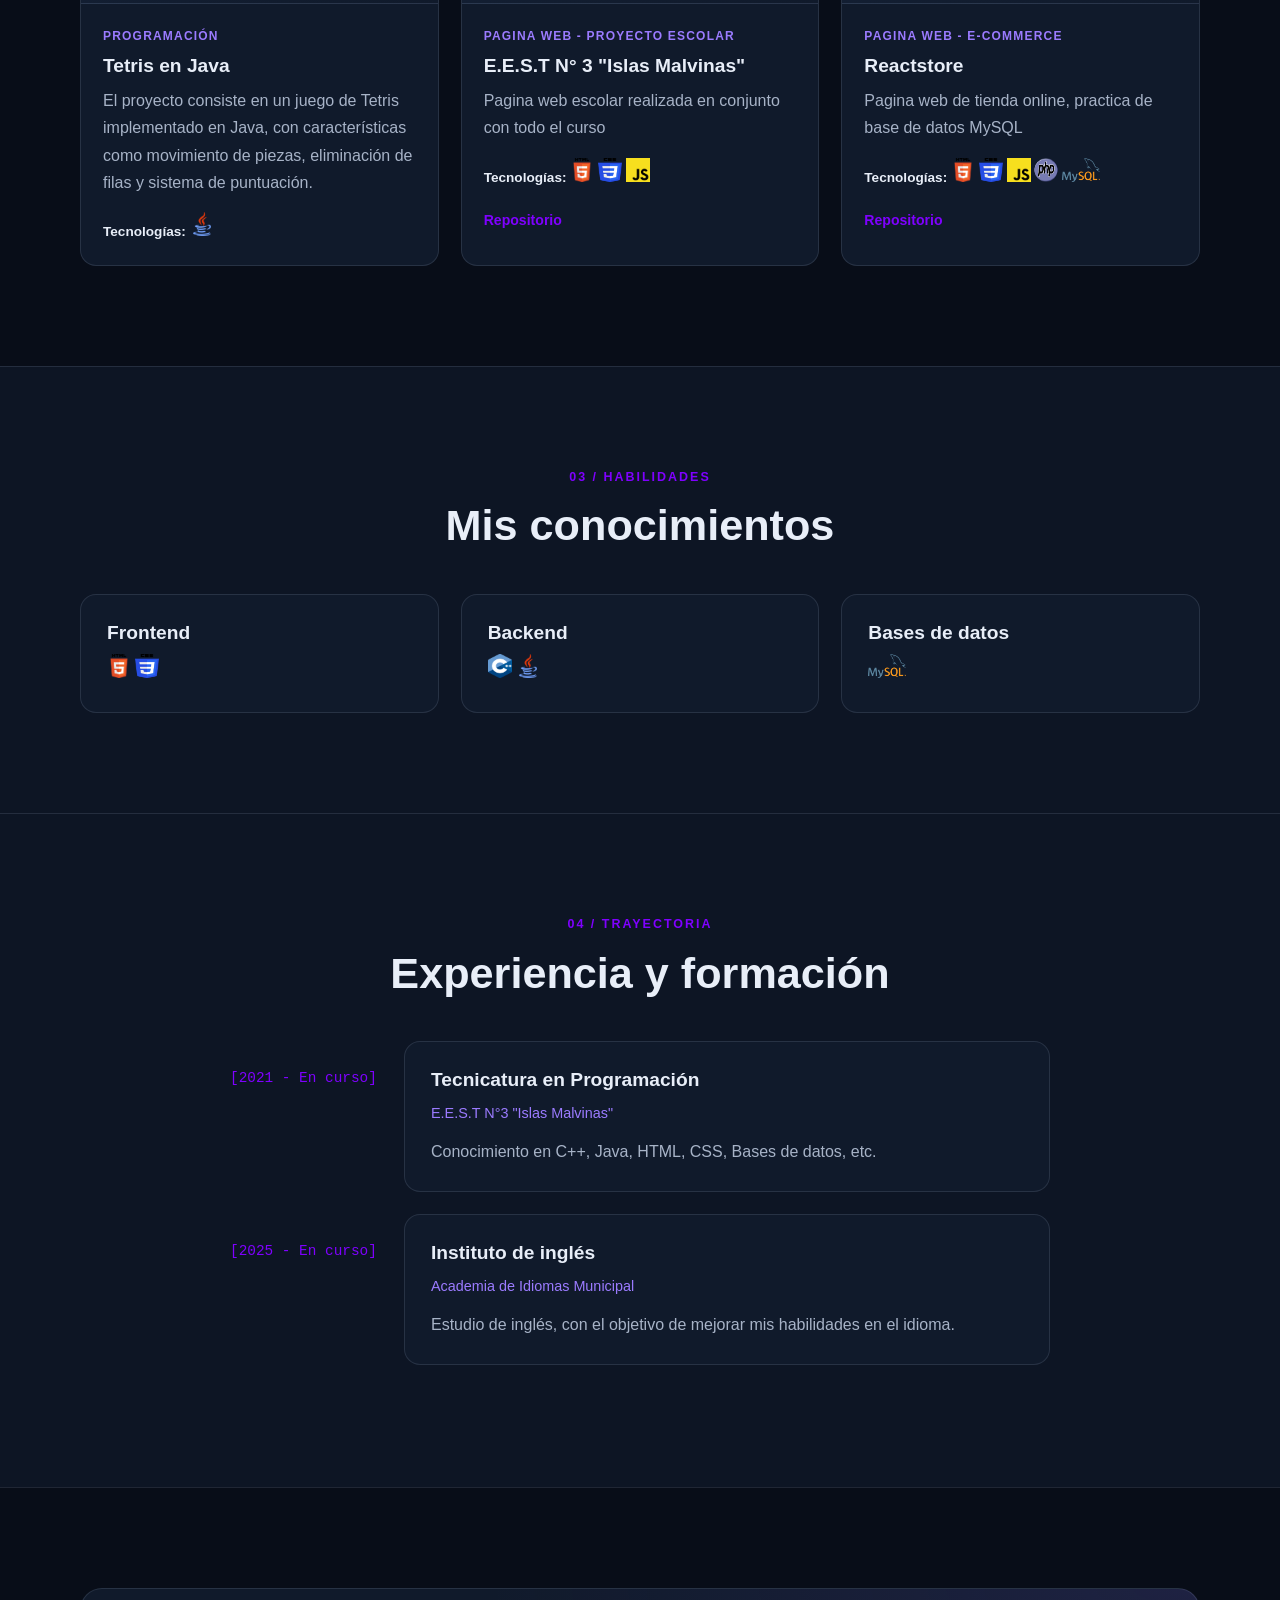
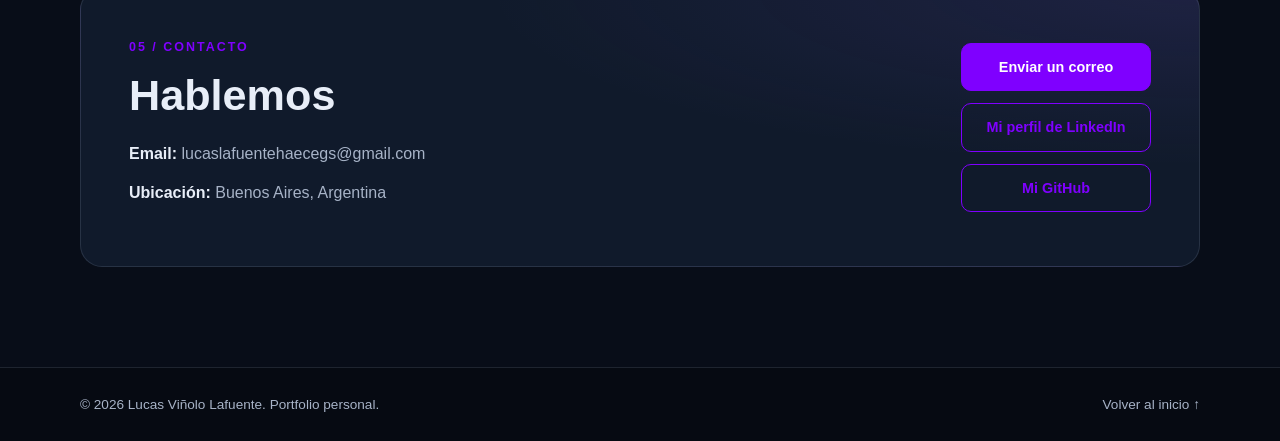
==== commit c3b4cbb8: "final/arreglos1" ====
--- a/index.html
+++ b/index.html
@@ -47,15 +47,21 @@
                 <h2>Desarrollador Web / Programador</h2>
                 <div class="hero-actions">
                     <a class="button" href="#proyectos">Ver mis proyectos</a>
-                    <a class="button button-outline" href="#contacto">Contactarme</a>
                 </div>
                 <div class="social-links">
-                    <a href="https://github.com/Luketi308" aria-label="GitHub" target="_blank"
-                        rel="noopener noreferrer">GitHub</a>
+                    <a href="https://github.com/Luketi308" aria-label="GitHub" target="_blank" rel="noopener noreferrer" title="GitHub">
+                        <img src="img/gh.svg" alt="github" class="social-icon">
+                    </a>
                     <a href="https://www.linkedin.com/in/lucas-lafuente-vi%C3%B1olo-40a7aa447/" aria-label="LinkedIn"
-                        target="_blank" rel="noopener noreferrer">LinkedIn</a>
-                    <a href="mailto:lucaslafuentehaecegs@gmail.com" aria-label="Correo electrónico">Email</a>
-                    <a href="CV_Lucas_Lafuente.pdf" download="CV_Lucas_Lafuente.pdf" aria-label="Descargar CV" target="_blank" rel="noopener noreferrer">  Descargar CV</a>
+                        target="_blank" rel="noopener noreferrer" title="LinkedIn">
+                        <img src="img/ln.svg" alt="LinkedIn" class="social-icon-none">
+                    </a>
+                    <a href="mailto:lucaslafuentehaecegs@gmail.com" aria-label="Correo electrónico" title="Correo electrónico">
+                        <img src="img/gm.svg" alt="Email" class="social-icon-none">
+                    </a>
+                    <a href="CV_Lucas_Lafuente.pdf" download="CV_Lucas_Lafuente.pdf" aria-label="Descargar CV" target="_blank" rel="noopener noreferrer" title="Descargar CV">
+                        <img src="img/cv.png" alt="Descargar CV" class="social-icon">
+                    </a>
                 </div>
             </div>
         </section>
@@ -95,7 +101,9 @@
                                 <p>El proyecto consiste en un juego de Tetris implementado en Java, con características
                                     como
                                     movimiento de piezas, eliminación de filas y sistema de puntuación.</p>
-                                <p class="technology-list"><strong>Tecnologías:</strong> java</p>
+                                <p class="technology-list"><strong>Tecnologías:</strong> 
+                                    <img src="img/java.png" alt="Java" class="hab-icon">
+                                </p>
                             </div>
                         </a>
                     </article>
@@ -110,7 +118,11 @@
                                 <p class="card-category">Pagina web - Proyecto escolar</p>
                                 <h3>E.E.S.T N° 3 "Islas Malvinas"</h3>
                                 <p>Pagina web escolar realizada en conjunto con todo el curso</p>
-                                <p class="technology-list"><strong>Tecnologías:</strong> HTML, CSS, JavaScript</p>
+                                <p class="technology-list"><strong>Tecnologías:</strong> 
+                                    <img src="img/html.webp" alt="html" class="hab-icon">
+                                    <img src="img/css.png" alt="css" class="hab-icon">
+                                    <img src="img/js.webp" alt="javascript" class="hab-icon">
+                                </p>
                                 <div class="card-links">
                                     <a href="https://github.com/Nitram-2921/Proyecto-islas.git" target="_blank"
                                         rel="noopener noreferrer">Repositorio</a>
@@ -128,8 +140,12 @@
                                 <p class="card-category">Pagina web - E-commerce</p>
                                 <h3>Reactstore</h3>
                                 <p>Pagina web de tienda online, practica de base de datos MySQL</p>
-                                <p class="technology-list"><strong>Tecnologías:</strong> HTML, CSS, JavaScript, PHP,
-                                    MySQL
+                                <p class="technology-list"><strong>Tecnologías:</strong> 
+                                    <img src="img/html.webp" alt="html" class="hab-icon">
+                                    <img src="img/css.png" alt="css" class="hab-icon">
+                                    <img src="img/js.webp" alt="javascript" class="hab-icon">
+                                    <img src="img/php.webp" alt="php" class="hab-icon">
+                                    <img src="img/mysql.png" alt="MySQL" class="hab-icon-sql">
                                 </p>
                                 <div class="card-links">
                                     <a href="https://github.com/Al-exan-der/Reactstore.git" target="_blank"
@@ -153,15 +169,17 @@
                 <div class="cards-flex skills-grid">
                     <article class="card skill-card">
                         <h3>Frontend</h3>
-                        <p>HTML, CSS</p>
+                            <img src="img/html.webp" alt="html" class="hab-icon">
+                            <img src="img/css.png" alt="css" class="hab-icon">
                     </article>
                     <article class="card skill-card">
                         <h3>Backend</h3>
-                        <p>C++, java</p>
+                            <img src="img/c++.webp" alt="c++" class="hab-icon">
+                            <img src="img/java.png" alt="java" class="hab-icon">
                     </article>
                     <article class="card skill-card">
                         <h3>Bases de datos</h3>
-                        <p>MySQL</p>
+                            <img src="img/mysql.png" alt="MySQL" class="hab-icon-sql">
                     </article>
                 </div>
             </div>
--- a/style.css
+++ b/style.css
@@ -7,7 +7,7 @@
     --surface-light: #152238;
     --text: #e8eef8;
     --muted: #a7b3c7;
-    --accent: #42d9e8;
+    --accent: #7F00FF;
     --accent-secondary: #9b7bff ;
     --border: rgba(190, 210, 240, 0.13);
     --max-width: 1120px;
@@ -31,7 +31,12 @@
     font-family: Arial, Helvetica, sans-serif;
     line-height: 1.7;
 }
-
+.none{
+    transition: none;
+}
+.none:hover{
+    transform: none;
+}
 a {
     color: inherit;
     text-decoration: none;
@@ -184,15 +189,15 @@
     border: 1px solid var(--accent);
     border-radius: 10px;
     background: var(--accent);
-    color: #06121b;
+    color: #ffffff;
     font-size: 0.9rem;
     font-weight: 700;
     transition: transform 0.2s ease, background 0.2s ease;
 }
 
 .button:hover {
-    transform: translateY(-2px);
-    background: #75eaf2;
+    transform: translateY(-1px);
+    background: var(--accent-secondary); ;
 }
 
 .button-small {
@@ -207,7 +212,7 @@
 }
 
 .button-outline:hover {
-    background: rgba(66, 217, 232, 0.1);
+    background: var(--accent-secondary) ;
     color: var(--accent);
 }
 
@@ -261,6 +266,21 @@
 .social-links a:hover {
     color: var(--accent);
 }
+.social-icon {
+    width: 24px;
+    height: 24px;
+    filter: invert(100%);
+}
+.social-icon:hover {
+    filter: invert(60%) sepia(100%) saturate(500%) hue-rotate(260deg) brightness(90%);
+}
+.social-icon-none{
+    width: 24px;
+    height: 24px;
+}
+.social-icon-none:hover {
+    filter: invert(60%) sepia(100%) saturate(500%) hue-rotate(260deg) brightness(90%);
+}
 
 /* =========================
    SOBRE MÍ
@@ -280,7 +300,7 @@
     justify-content: center;
     flex-direction: column;
     padding: 24px;
-    border: 1px dashed rgba(66, 217, 232, 0.45);
+    border: 1px dashed var(--accent);
     border-radius: 20px;
     background: linear-gradient(145deg, var(--surface-light), var(--surface));
     color: var(--accent);
@@ -363,7 +383,7 @@
 
 .card:hover {
     transform: translateY(-4px);
-    border-color: rgba(66, 217, 232, 0.45);
+    border-color: var(--accent);
 }
 .skill-card  {
     width: 100%;
@@ -381,9 +401,9 @@
 
 .timeline-card:hover {
     transform: none;
-    border-color: var(--border);
-}
-
+  
+  border-color: var(--border);
+}
 .skill-card h3,
 .project-card h3,
 .timeline-card h3 {
@@ -487,7 +507,14 @@
     color: var(--accent-secondary);
     font-size: 0.9rem;
 }
-
+.hab-icon{
+    width: 24px;
+    height: 24px;
+}
+.hab-icon-sql{
+    width: 38px;
+    height: 24px;
+}
 /* =========================
    CONTACTO Y PIE DE PÁGINA
    ========================= */
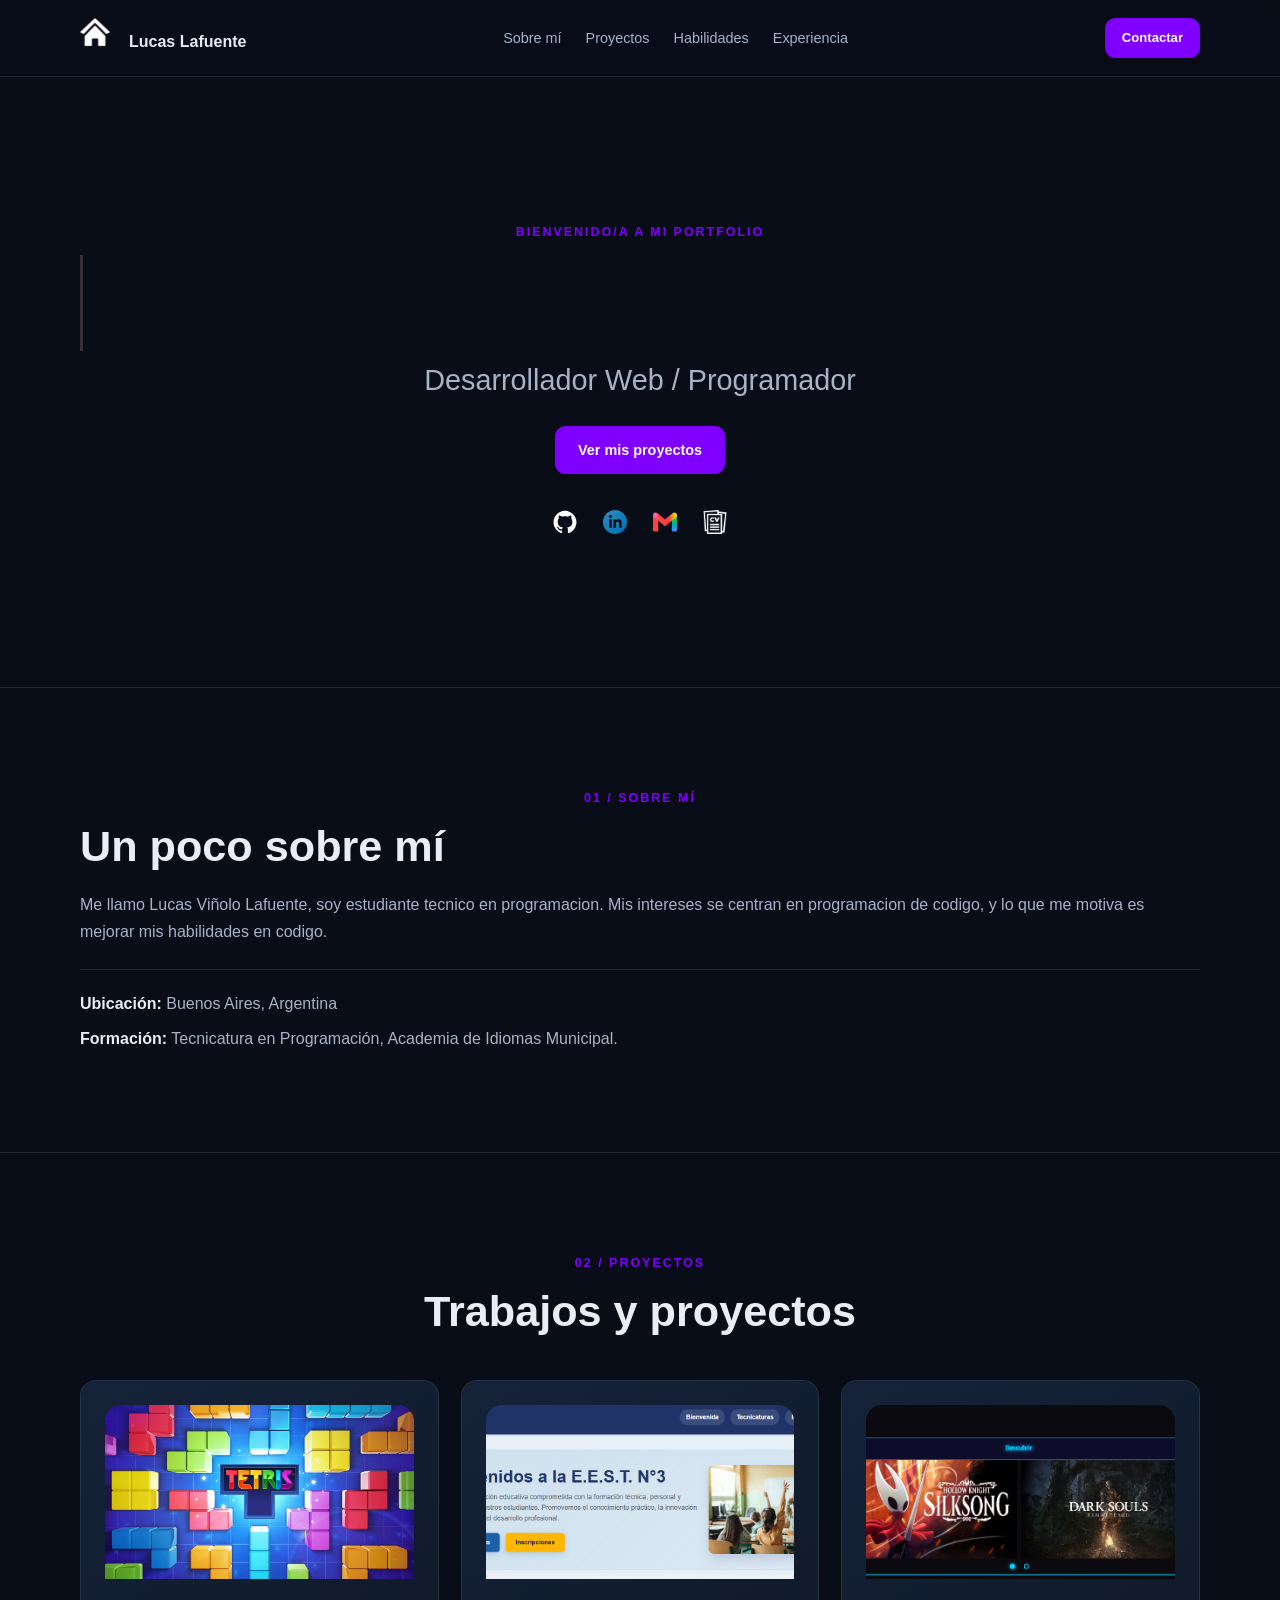
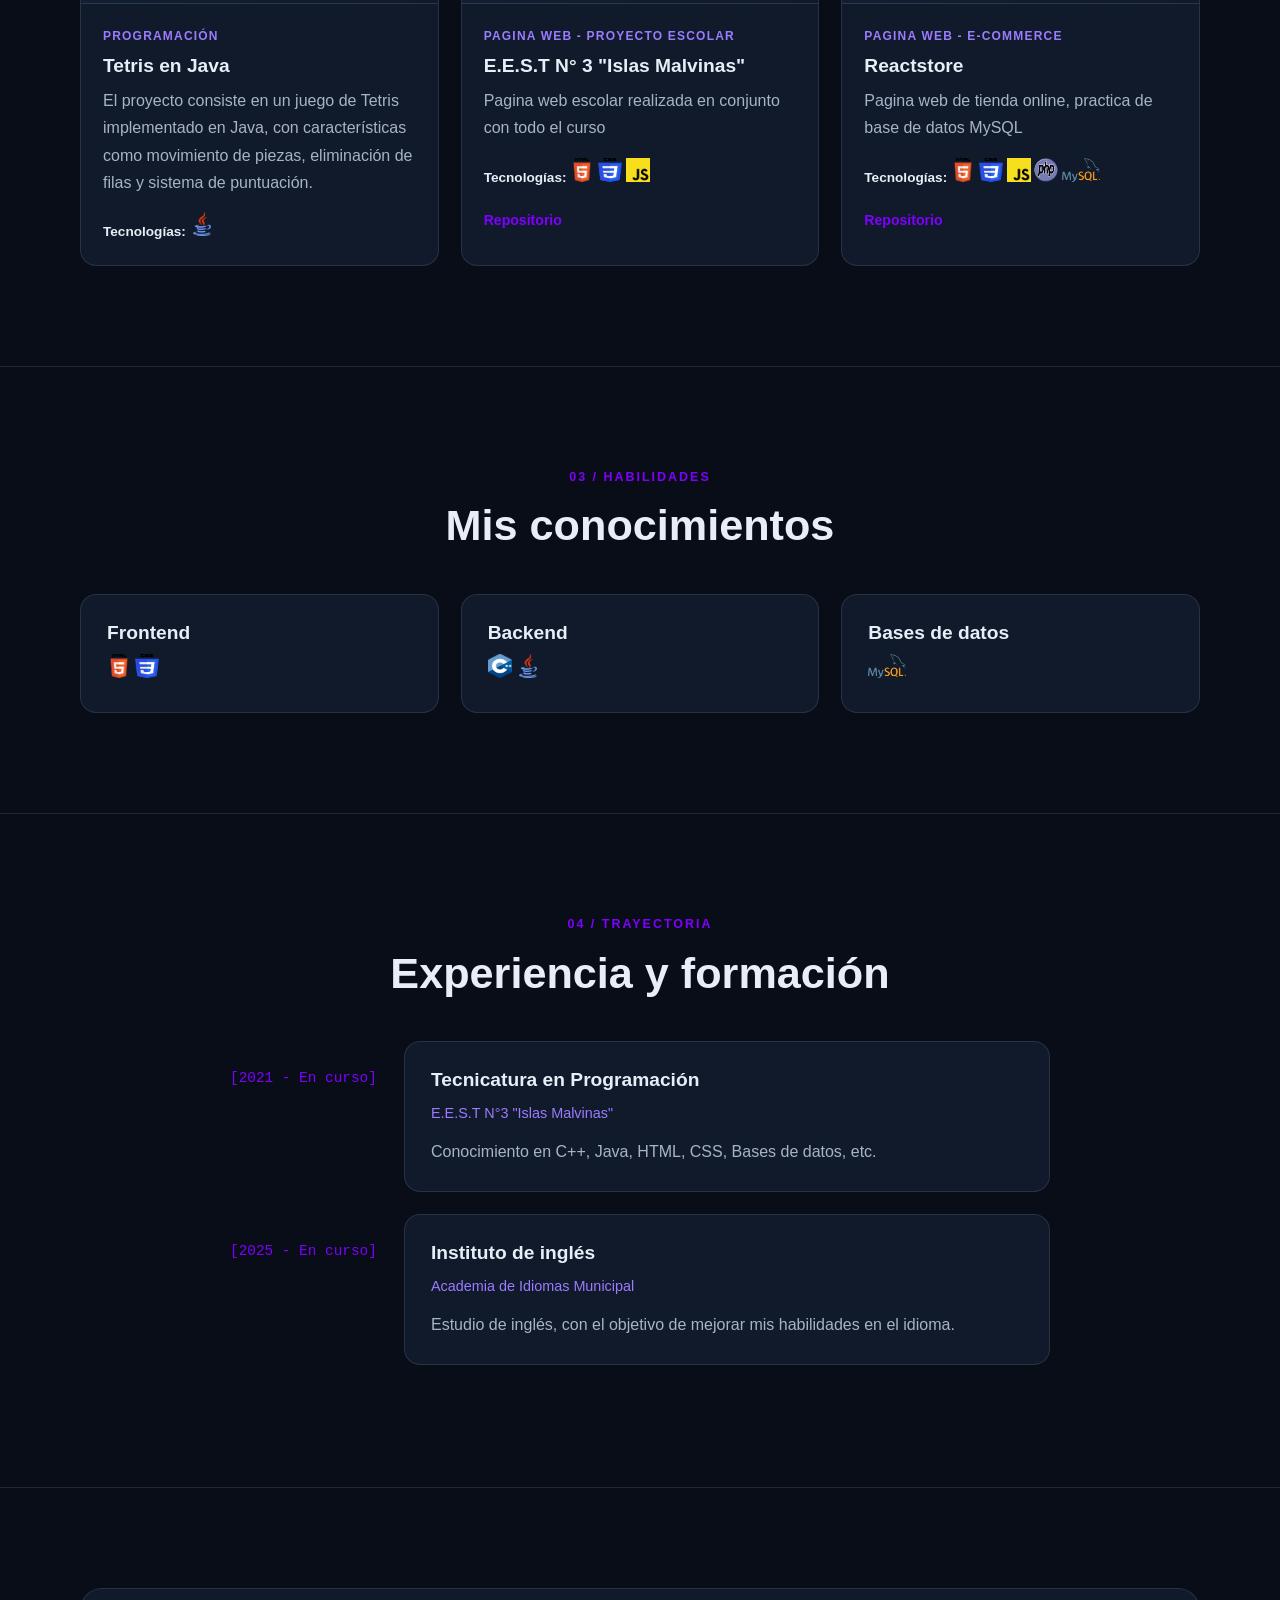
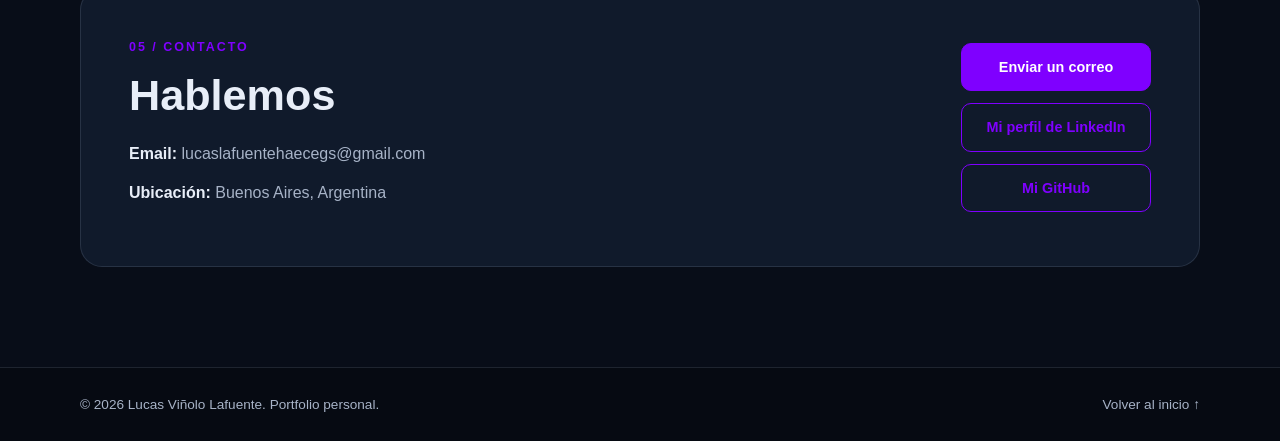
==== commit cae8bdea: "final/arreglos4" ====
--- a/index.html
+++ b/index.html
@@ -43,7 +43,9 @@
         <section class="hero section" id="inicio">
             <div class="container hero-content">
                 <p class="eyebrow">BIENVENIDO/A A MI PORTFOLIO</p>
-                <h1>Hola, soy <span class="accent">Lucas Lafuente</span></h1>
+                <div class="contenedor-titulo">
+                    <h1 class="maquina-escribir">Hola, <span class="accent">soy Lucas Lafuente</span></h1>
+                </div>
                 <h2>Desarrollador Web / Programador</h2>
                 <div class="hero-actions">
                     <a class="button" href="#proyectos">Ver mis proyectos</a>
--- a/style.css
+++ b/style.css
@@ -31,12 +31,6 @@
     font-family: Arial, Helvetica, sans-serif;
     line-height: 1.7;
 }
-.none{
-    transition: none;
-}
-.none:hover{
-    transform: none;
-}
 a {
     color: inherit;
     text-decoration: none;
@@ -60,7 +54,7 @@
 }
 
 .section-alt {
-    background: rgba(17, 28, 46, 0.55);
+    background: var(--background);
 }
 
 .accent {
@@ -223,7 +217,7 @@
     display: flex;
     min-height: 610px;
     align-items: center;
-    background: radial-gradient(ellipse at 80% 25%, rgba(111, 80, 200, 0.16), transparent 38%);
+    background: var(--background);
 }
 
 .hero-content {
@@ -281,6 +275,41 @@
 .social-icon-none:hover {
     filter: invert(60%) sepia(100%) saturate(500%) hue-rotate(260deg) brightness(90%);
 }
+.contenedor-titulo {
+    display: flex;
+    /* Puedes cambiar esto a 'center' si quieres el título centrado */
+    justify-content: flex-start; 
+  }
+
+  .maquina-escribir {
+    font-family: monospace;
+    font-size: 2rem;
+    white-space: nowrap;
+    overflow: hidden;
+    border-right: 3px solid #333; 
+    width: 0;
+    animation: 
+      escribirYBorrar 8s steps(24, end) infinite,
+      parpadearCursor 0.75s step-end infinite;
+  }
+
+  @keyframes escribirYBorrar {
+    0%, 10% {
+      width: 0;
+    }
+    45%, 65% {
+      width: 100%; 
+    }
+    90%, 100% {
+      width: 0; 
+    }
+  }
+
+  @keyframes parpadearCursor {
+    from, to { border-color: transparent; }
+    50% { border-color: #333; }
+  }
+
 
 /* =========================
    SOBRE MÍ
@@ -527,7 +556,6 @@
     border: 1px solid var(--border);
     border-radius: 22px;
     background:
-        radial-gradient(ellipse at 100% 0%, rgba(111, 80, 200, 0.15), transparent 45%),
         var(--surface);
 }
 
@@ -567,6 +595,12 @@
    DISEÑO RESPONSIVE
    ========================= */
 @media (max-width: 900px) {
+    .maquina-escribir {
+      animation: none;
+      width: auto;
+      white-space: normal;
+      border-right: none;
+    }
     .desktop-navigation {
         gap: 14px;
     }
@@ -595,6 +629,12 @@
 }
 
 @media (max-width: 680px) {
+    .maquina-escribir {
+      animation: none;
+      width: auto;
+      white-space: normal;
+      border-right: none;
+    }
     .section {
         padding: 72px 0;
     }
